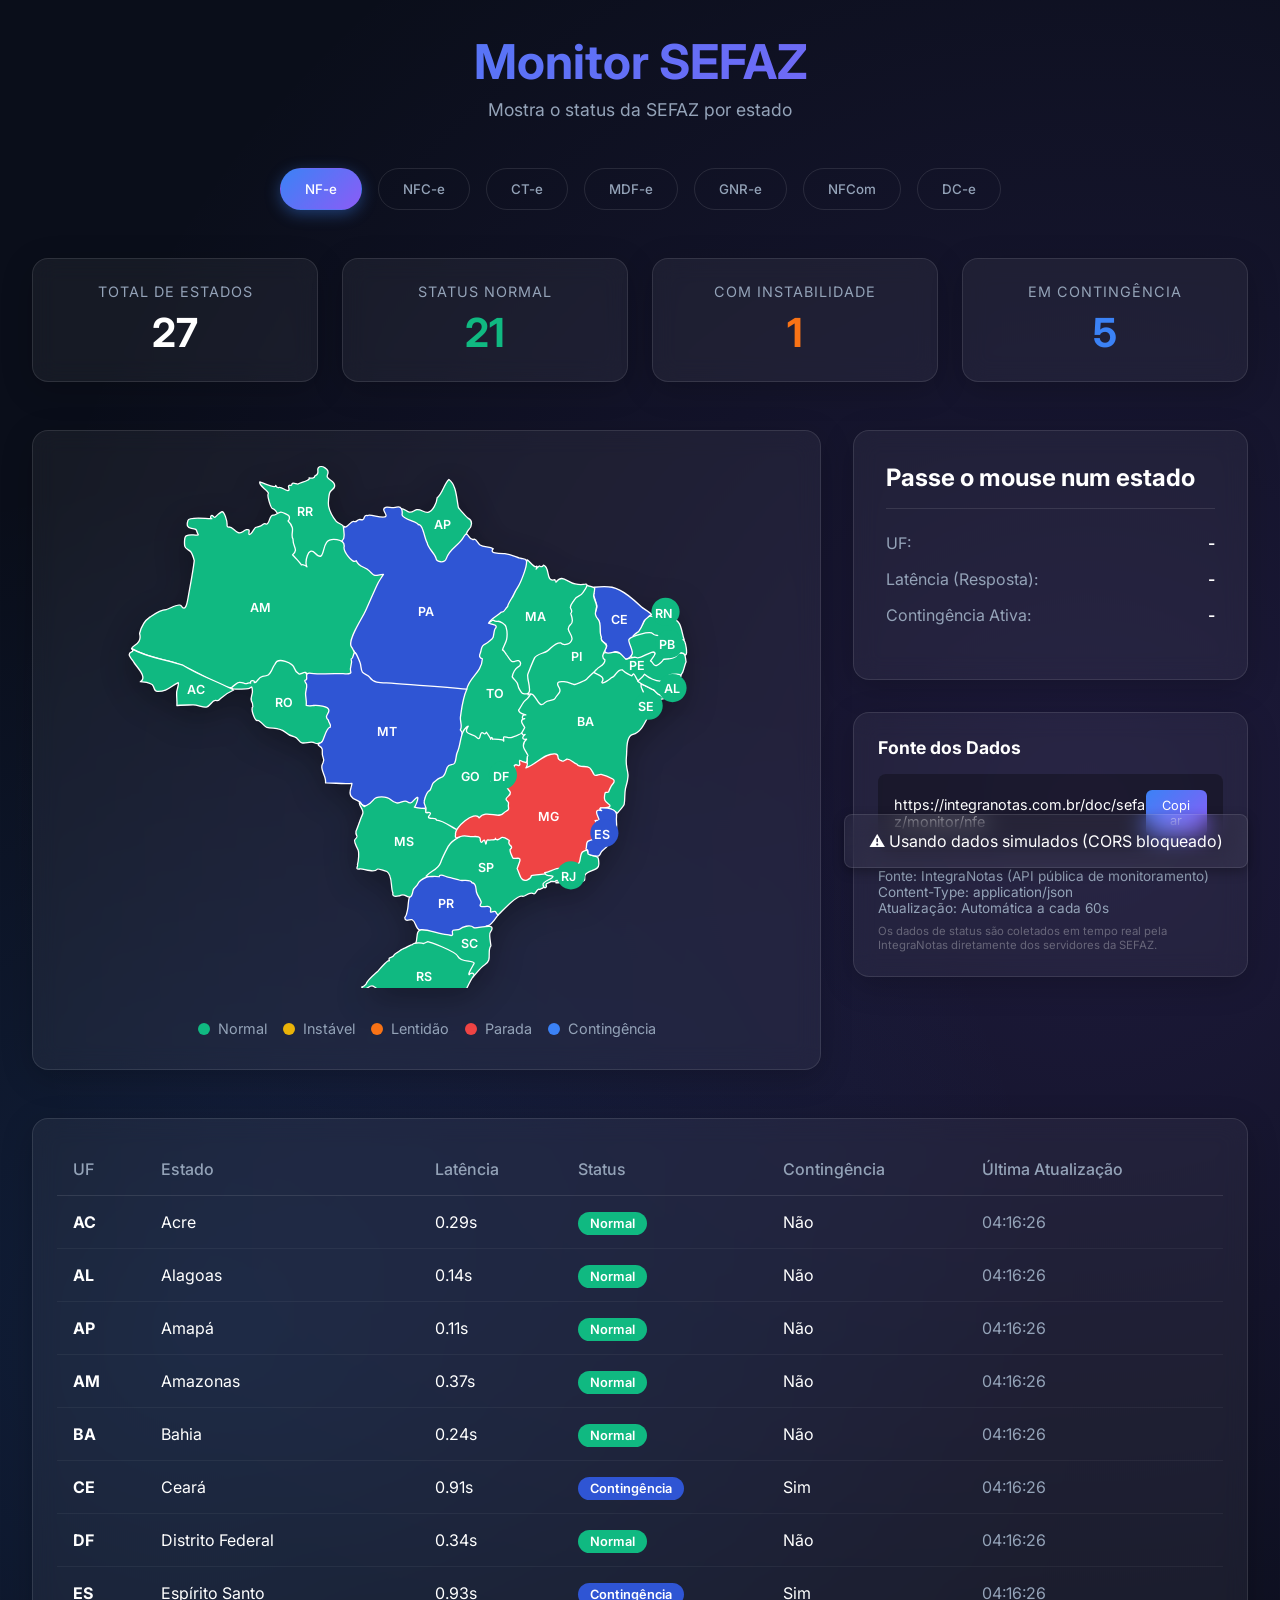
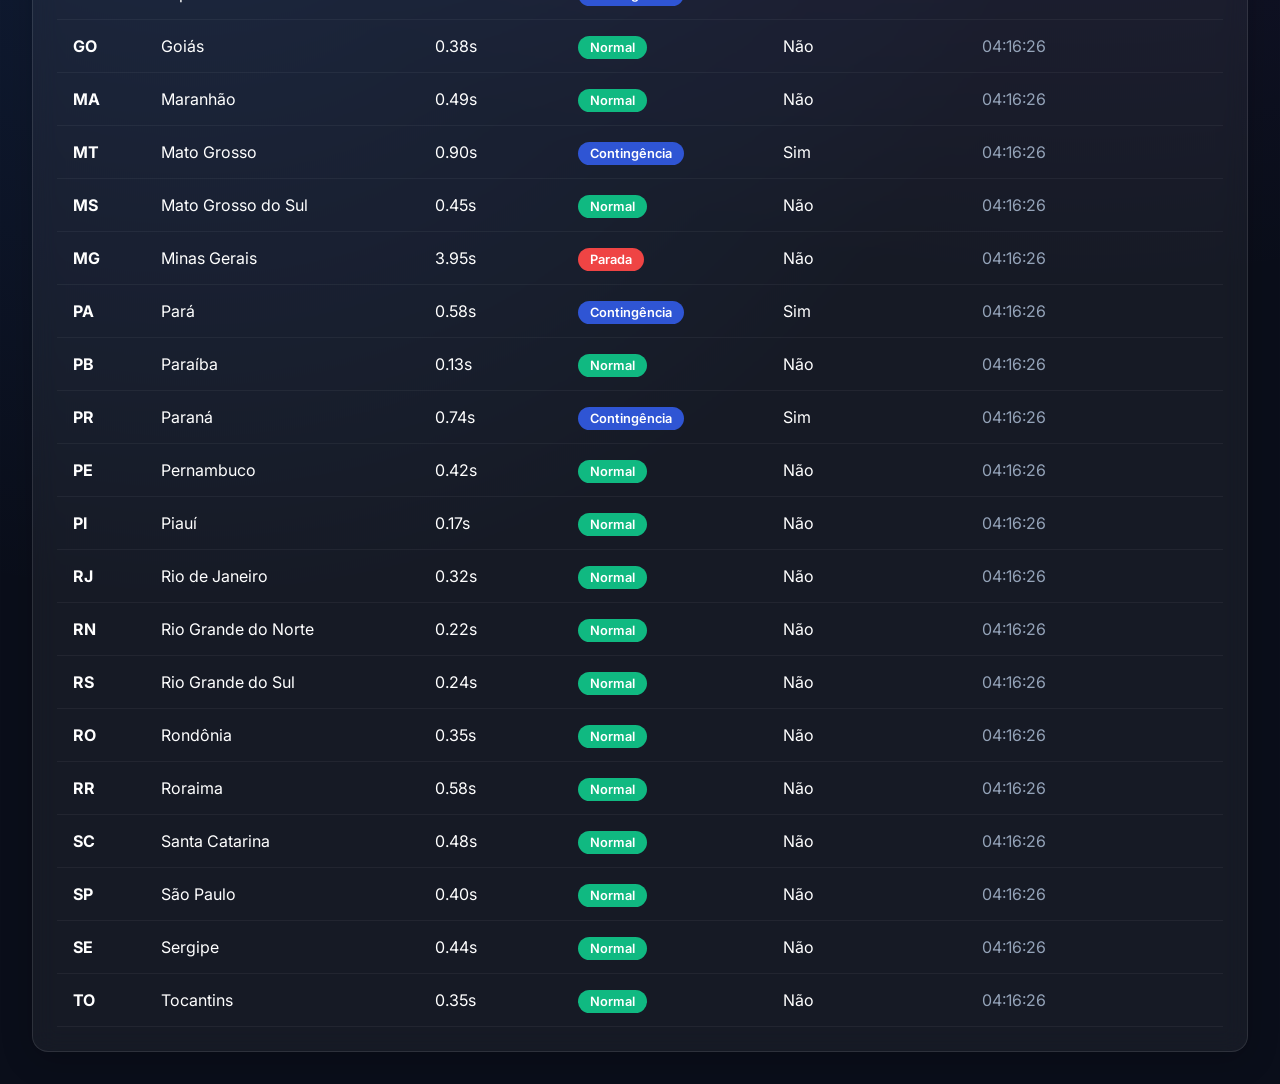
==== index2.html @ e02fa0af "deploy: Monitor SEFAZ para GitHub Pages" ====
<!DOCTYPE html>
<html lang="pt-BR">
<head>
    <meta charset="UTF-8">
    <meta name="viewport" content="width=device-width, initial-scale=1.0">
    <title>Monitor SEFAZ</title>
    <link rel="stylesheet" href="sefaz.css">
</head>
<body>
    <div class="container">
        <header>
            <h1>Monitor SEFAZ</h1>
            <p class="subtitle">Mostra o status da SEFAZ por estado</p>
        </header>

        <div class="tabs">
            <button class="tab active" data-model="nfe">NF-e</button>
            <button class="tab" data-model="nfce">NFC-e</button>
            <button class="tab" data-model="cte">CT-e</button>
            <button class="tab" data-model="mdfe">MDF-e</button>
            <button class="tab" data-model="gnre">GNR-e</button>
            <button class="tab" data-model="nfcom">NFCom</button>
            <button class="tab" data-model="dce">DC-e</button>
        </div>

        <div class="stats-grid">
            <div class="stat-card glass">
                <div class="stat-title">Total de Estados</div>
                <div class="stat-value" id="stat-total">27</div>
            </div>
            <div class="stat-card glass">
                <div class="stat-title">Status Normal</div>
                <div class="stat-value" id="stat-normal" style="color: var(--color-normal)">0</div>
            </div>
            <div class="stat-card glass">
                <div class="stat-title">Com Instabilidade</div>
                <div class="stat-value" id="stat-issues" style="color: var(--color-lentidao)">0</div>
            </div>
            <div class="stat-card glass">
                <div class="stat-title">Em Contingência</div>
                <div class="stat-value" id="stat-contingencia" style="color: var(--color-contingencia)">0</div>
            </div>
        </div>

        <div class="main-grid">
            <div class="map-container glass">
                <div class="loading-overlay" id="loading">
                    <div class="spinner"></div>
                </div>
                
                <svg version="1.1" id="svg-map" xmlns="http://www.w3.org/2000/svg" xmlns:xlink="http://www.w3.org/1999/xlink" x="0px" y="0px" width="100%" height="100%" viewBox="0 0 480 420" enable-background="new 0 0 480 420" xml:space="preserve">
<g>
    <a xlink:href="#tocantins" class="estado" name="Tocantins" code="17" uf="TO">
        <path stroke="#FFFFFF" stroke-width="1.0404" stroke-linecap="round" stroke-linejoin="round" d="M289.558,235.641
    c16.104,0.575,44.973-31.647,44.835-45.259c-0.136-13.612-17.227-58.446-22.349-66.088c-5.122-7.628-37.905,2.506-37.905,2.506
    S234.852,233.695,289.558,235.641z"></path>
        <text transform="matrix(1 0 0 1 287.0137 188.3208)" fill="#FFFFFF">TO</text>
    </a>
    <a xlink:href="#bahia" class="estado" name="Bahia" code="29" uf="BA">
        <path stroke="#FFFFFF" stroke-width="1.0404" stroke-linecap="round" stroke-linejoin="round" d="M313.276,197.775
    c2.084-2.739,3.506-7.012,6.464-8.764c1.641-0.973,3.232-4.684,4.271-5.163c2.304-1.014,12.161-25.143,20.706-22.513
    c1.095,0.342,29.881,3.478,32.153,7.532c2.246-0.506,17.582-8.804,25.829-4.999c9.172,4.246,11.225,20.679,11.2,20.843
    c0.107,0.328-0.823,5.765-0.985,5.929c-1.15,1-5.258-0.807-4.22,2.138c1.317,3.751,5.094,10.583,9.97,6.613
    c-3.669,6.574-6.846,16.022-13.966,17.747c-5.808,1.411-4.605,13.421-5.178,18.037c-0.465,3.75,0.192,8.448,1.014,12.117
    c1.148,4.959-0.821,8.6-1.808,13.42c-0.822,4.162-0.219,8.299-0.987,12.297c-0.271,1.286-4.407,5.723-5.559,7.148
    c-1.616-1.426-63.952-37.248-73.1-36.265c1.149-3.738,2.438-9.559-0.741-12.723c-8.625-8.572-0.135-19.335-0.162-19.432
    c-0.546-1.725-5.396-6.079-0.026-7.175c-3.175,0.959-1.944-4.027,0.875-3.012C316.726,200.733,314.044,200.527,313.276,197.775z"></path>
        <text transform="matrix(1 0 0 1 359.7324 210.1221)" fill="#FFFFFF">BA</text>
    </a>
    <a xlink:href="#sergipe" class="estado" name="Sergipe" code="28" uf="SE">
        <path stroke="#FFFFFF" stroke-width="1.0404" stroke-linecap="round" stroke-linejoin="round" d="M408.561,191.735
    c0.521-1.505,2.465-0.725,3.533-0.794c2.273-0.164,0.494-2.738,1.095-3.778c2.026-3.793-2.738-5.999-1.998-10.408
    c4.024,1.931,9.448,3.397,12.408,6.89c1.343,1.533,5.504,2.656,5.832,4.847c-6.822,0.384-6.901,8.819-11.942,11.572
    C413.545,202.212,407.055,193.721,408.561,191.735z"></path>
        <path class="circle" d="M417.324,182.854c6.214,0,11.266,5.035,11.266,11.262c0,6.208-5.052,11.261-11.266,11.261
    c-6.238,0-11.258-5.053-11.258-11.261C406.063,187.89,411.084,182.854,417.324,182.854z"></path>
        <text transform="matrix(1 0 0 1 408.9121 198.6689)" fill="#FFFFFF">SE</text>
    </a>
    <a xlink:href="#pernambuco" class="estado" name="Pernambuco" code="26" uf="PE">
        <path stroke="#FFFFFF" stroke-width="1.0404" stroke-linecap="round" stroke-linejoin="round" d="M373.011,167.238
    c2.709-0.795,6.218-14.106,8.325-15.106c4.136-1.986,17.255-1.437,17.8,4.903c-0.437-0.068,8.189-2.273,7.479-1.466
    c1.7-0.711,10.518-4.723,12.599-4.82c0.274-0.013,4.603,0.905,3.068,2.315c-0.464,0.439,4.219,3.698,10.789,3.45
    c4.66-0.176,5.179-3.436,8.627-4.409c5.89-1.67,4.737,3.698,5.589,6.943c-1.182,2.684-1.646,5.586-2.74,8.285
    c-1.533,3.792-9.804,9.791-13.39,12.119c-7.287,4.778-21.802-4.067-22.762-5.67c-0.602-0.985-2.55-5.121-3.178-5.107
    c-0.629,0.356-1.04,0.861-1.287,1.519c-0.904-0.013-7.256-3.533-7.502-4.655c-4.769-1.151-5.425,6.108-8.957,6.19
    c0.219,0.108-8.244,6.681-7.506,3.314C383.556,170.4,374.241,168.566,373.011,167.238z"></path>
        <text transform="matrix(1 0 0 1 401.3984 165.8003)" fill="#FFFFFF">PE</text>
    </a>
    <a xlink:href="#alagoas" class="estado" name="Alagoas" code="27" uf="AL">
        <path stroke="#FFFFFF" stroke-width="1.0404" stroke-linecap="round" stroke-linejoin="round" d="M413.953,169.018
    c3.78,3.313,9.424,5.505,12.547,5.491c3.229-0.013,5.009-3.328,7.421-4.794c1.177-0.712,10.297-1.93,9.174,1.042
    c-1.807,4.848-7.122,8.585-10.024,12.789c-2.792,2-3.423,7.093-6.354,1.864c-3.259,0.424-3.722-4.424-6.957-4.477
    c-3.668-2.261-7.998-3.769-11.201-6.342C410.615,172.646,412.751,171.359,413.953,169.018z"></path>
        <path class="circle" d="M436.423,168.763c6.236,0,11.258,5.054,11.258,11.278c0,6.207-5.02,11.259-11.258,11.259
    c-6.241,0-11.263-5.052-11.263-11.259C425.16,173.816,430.182,168.763,436.423,168.763z"></path>
        <text transform="matrix(1 0 0 1 429.7891 183.895)" fill="#FFFFFF">AL</text>
    </a>
    <a xlink:href="#riograndedonorte" class="estado" name="Rio Grande do Norte" code="24" uf="RN">
        <path stroke="#FFFFFF" stroke-width="1.0404" stroke-linecap="round" stroke-linejoin="round" d="M404.698,138.795
    c2.383-4.027,6.574-6.123,8.49-11.149c1.973-5.107,3.834-5.818,8.764-4.642c5.041,1.207,9.339,0.837,14.57,1.671
    c7.534,1.193,6.848,10.968,9.206,16.516c-1.919,1.096-13.972,0.521-15.064-1.657c-1.041-2.067-2.904,7.107-5.094,7.3
    c1.532-5.847-12.654,1.78-5.424-8.683c2.545-3.67-6.302-0.808-6.711,0.725C410.121,144.013,407.217,139.151,404.698,138.795z"></path>
        <path class="circle" d="M430.827,107.798c6.241,0,11.261,5.039,11.261,11.261c0,6.224-5.02,11.261-11.261,11.261
    c-6.209,0-11.26-5.037-11.26-11.261C419.567,112.837,424.618,107.798,430.827,107.798z"></path>
        <text transform="matrix(1 0 0 1 422.541 123.9009)" fill="#FFFFFF">RN</text>
    </a>
    <a xlink:href="#ceara" class="estado" name="Ceará" code="23" uf="CE">
        <path stroke="#FFFFFF" stroke-width="1.0404" stroke-linecap="round" stroke-linejoin="round" d="M372.379,104.409
    c0.437-1.368,2.961-3.627,1.043-5.025c12.106-1.328,17.581-0.849,27.66,6.723c4.026,3.054,6.822,5.574,10.571,9.147
    c1.317,1.273,7.614,4.313,7.914,6.164c-0.054-0.316-5.396,3.696-5.997,5.217c-1.066,2.684-2.659,6.093-4.3,8.298
    c0.025-0.055-6.903,3.957-3.532,4.217c-4.41,3.821-1.015,8.135-0.797,11.517c0.196,2.767-4.38,7.587-6.765,5.422
    c-2.244-1.999-3.998-5.711-7.779-5.094c-1.998,0.329-5.476,2.189-7.612,0.479c-2.52-2.054,3.669-5.162-0.545-7.354
    c-6.987-3.615-1.264-15.393-6.684-20.239c-3.504-3.136,1.753-7.313,0.109-10.749C374.952,111.68,373.694,105.244,372.379,104.409
    C373.035,102.314,374.815,105.971,372.379,104.409z"></path>
        <text transform="matrix(1 0 0 1 386.8379 129.0347)" fill="#FFFFFF">CE</text>
    </a>
    <a xlink:href="#piaui" class="estado" name="Piauí" code="22" uf="PI">
        <path stroke="#FFFFFF" stroke-width="1.0404" stroke-linecap="round" stroke-linejoin="round" d="M320.781,185.478
    c2.465-5.149-7.505-20.801-7.505-20.801s47.354-65.868,54.285-66.841c0.299-0.042,6.243,1.768,6.463,2.219
    c0.438,0.863-0.821,5.244-0.685,6.587c0.275,2.629,2.879,6.587,2.328,8.684c-1.15,4.736-1.863,6.134,1.369,9.901
    c2.794,3.245,0.325,10.16,2.544,14.269c-1.778,4.23,4.768,3.656,3.943,7.613c-0.655,3.163-5.424,7.655-1.176,10.312
    c0.274,4.642-4.685,4.983-6.79,7.818c-2.631,2.835-5.535,5.013-7.999,7.888c-0.55,0.671-8.821,4.096-9.998,4.082
    c0.302-0.301-17.665-6.449-11.967,2.354c2.463,3.808-1.505,5.56-3.177,8.778c-0.633,2.164-5.836,0.958-7.836,3.205
    C328.176,198.748,327.409,180.727,320.781,185.478z"></path>
        <text transform="matrix(1 0 0 1 355.127 158.1045)" fill="#FFFFFF">PI</text>
    </a>
    <a xlink:href="#maranhao" class="estado" name="Maranhão" code="21" uf="MA">
        <path stroke="#FFFFFF" stroke-width="1.0404" stroke-linecap="round" stroke-linejoin="round" d="M288.845,127.827
    c4.108-2.726,31.195-48.985,31.386-50.395c1.235,0.397,6.084,7.435,7.562,5.025c0.493,0.013-0.328,2.15-0.547,2.396
    c-0.054-0.135,2.189-2.286,2.52-2.436c0.521-0.233,1.948,1.903,3.451-0.726c5.642,1.575,1.314,14.31,9.121,11.694
    c-1.147,0.384,1.452,0.74,0.848,1.905c5.095-6.587,8.488-0.027,15.337,1.491c2.025,0.466,6.243,0.575,8.162,0.207
    c3.808-0.823-2.082,6.847-2.082,6.887c-1.369,2.986-5.041,1.713-6.818,5.683c-0.684,1.549-3.506,4.327-3.042,6.148
    c0.494,1.781,2.081,2.863,0.274,4.629c0.603,2.793,3.066,7.109-0.385,9.12c-4.601,4.383,2.304,7.52,1.316,11.598
    c-0.9,3.726-6.244,5.725-9.147,2.78c-4.847-0.11-6.872,3.821-10.406,6.45c-2.74,2.041-8.793,2.493-10.327,5.642
    c-1.918,3.929-3.699,8.763-5.341,12.79c-1.699,4.204,6.383,18.762-4.328,15.611c-0.932-0.273-3.396-4.725-3.396-5.738
    c-0.081-3.739-2.738-4.176-4.821-7.477c0.356-3.025,2.466-6.929,4.766-8.052c3.342-1.63,1.919-6.629-2.466-4.465
    c-3.505,1.726-4.709-2.794-6.958-5.287c0.548,0.59-3.064-4.696-3.146-3.697c0.19-1.89,2.876-5.833,3.341-8.448
    c0.575-3.259,0.52-6.764-0.521-10.105c-0.63-2.068-4.656-4.521-6.518-4.437c-1.289,0.287-2.443,0-3.427-0.878
    C290.983,125.675,290.983,128.044,288.845,127.827z"></path>
        <text transform="matrix(1 0 0 1 318.2754 126.7036)" fill="#FFFFFF">MA</text>
    </a>
    <a xlink:href="#amapa" class="estado" name="Amapá" code="16" uf="AP">
        <path stroke="#FFFFFF" stroke-width="1.0404" stroke-linecap="round" stroke-linejoin="round" d="M225.198,39.089
    c3.274,1.165,3.985-1.315,6.572-1.74c3.616-0.603,5.683,2.725,9.037,2.067c4.055-0.78,7.093-8.025,7.314-11.598
    c4.492-3.534,5.503-11.258,9.42-14.68c6.055,4.258,6.11,15.788,7.589,22.485c-0.164,0.083,6.57,7.998,7.944,8.682
    c3.396,1.657,3.366,6.203,0.078,9.34c-3.777,3.587-7.449,34.275-7.449,34.275h-46.489c0,0,0.932-50.366,0-51.449
    C221.814,36.458,223.334,38.417,225.198,39.089z"></path>
        <text transform="matrix(1 0 0 1 245.9023 52.6099)" fill="#FFFFFF">AP</text>
    </a>
    <a xlink:href="#para" class="estado" name="Pará" code="15" uf="PA">
        <path stroke="#FFFFFF" stroke-width="1.0404" stroke-linecap="round" stroke-linejoin="round" d="M173.378,50.619
    c2.259,2.63,5.629-4.478,7.901-3.82c3.19,0.918,1.478-1.108,5.026-1.752c1.931,0.806,3.096,0.273,3.519-1.631
    c0.535-1.26,1.453-1.726,2.725-1.384c1.768-1.684,13.558,3.603,14.68,0.384c0.629-1.821-4.287-5.709-0.302-6.997
    c1.643-0.533,6.012,0.808,8.75-0.068c3.986-1.288,4.876,2.684,4.382,6.066c0.631,3.587,13.145,5.766,12.982,7.97
    c3.589-1.518,5.354,12.763,7.105,14.447c0.357,4.26,6.304,8.585,7.07,12.544c0.628,3.396,7.065,3.616,8.213,0.095
    c2.578-8.133,9.696-10.022,13.475-16.651c4.603-8.038,3.725,3.752,8.955,1.067c2.11,0.411,2.876,3.629,4.574,4.724
    c3.18,2.027,7.779,0.974,10.572,3.013c-4.192,4.382,8.188,3.752,9.231,3.875c4.682,0.575,8.104,2.383,11.855,3.629
    c-0.164-0.069,4.792,0.52,5.178,1.245c2.026,3.767-4.904,19.214-6.382,21.486c-1.121,1.713-2.932,4.985-3.727,6.834
    c-0.902,2.026-4.764,7.313-4.655,9.229c-1.888,0.972-2.248,4.835-5.012,4.328c-3.096,3.026-8.187,4.999-10.27,8.956
    c2.057,0.781,8.325,1.041,5.311,4.272c-0.821,0.877-1.094,5.533-1.615,6.833c-0.575,1.384-4.464,4.779-6.108,5.34
    c-4.107,1.426-2.736,4.135-4.271,7.655c-0.933,2.054-0.546,3.491,1.756,4.339c-0.083,2.835-0.988,5.575-2.385,7.998
    c-3.041,5.245-9.009,9.818-10.079,16.27c-3.261,3.408-87.066-1.22-87.464-2.644c-1.423-5.012,1.508-24.006-2.808-27.88
    c-0.19-2.082-29.893-6.299-30.714-8.081C150.016,140.479,173.173,58.561,173.378,50.619z M319.139,77.664
    C319.302,76.912,319.74,78.76,319.139,77.664z"></path>
        <text transform="matrix(1 0 0 1 232.7725 122.5137)" fill="#FFFFFF">PA</text>
    </a>
    <a xlink:href="#roraima" class="estado" name="Roraima" code="14" uf="RR">
        <path stroke="#FFFFFF" stroke-width="1.0404" stroke-linecap="round" stroke-linejoin="round" d="M113.18,24.107
    c-0.972-2.753-7.861-5.889-6.999-8.984c0.068-0.232,13.229,6.053,12.79,2.808c0.398,1.329,1.219,1.889,2.439,1.685
    c1.889-1.301,7.148,4.204,8.216,1.889c0.438-0.959-1.657-3.753,0.74-3.848c1.026,0.438,1.534,0.164,1.52-0.822
    c0.835-1.752,3.575,0.219,4.793,0.083c0.767-1.056,10.625-3.026,9.037-5.094c1.37,0.438,4.574,0.808,4.63-1.547
    c4.546-2.054,1.15-4.409,2.644-6.354c2.177-2.82,9.791,0.809,7.327,5.738c-1.972,3.93,7.121,4.027,5.724,9.366
    c-0.452,1.686-2.479,2.724-3.423,3.971c-1.179,1.546-1.836,9.243-1.356,11.53c1.041,4.889,3.231,8.695,6.134,12.16
    c1.712,2.027,5.614,2.261,5.724,4.369c0.164,2.945,1.165,6.177,0.329,9.092c-1.547,5.424-36.618,30.471-36.618,30.471
    s-12.517-52.736-20.335-54.063C115.261,36.417,111.523,25.682,113.18,24.107z"></path>
        <text transform="matrix(1 0 0 1 136.2939 42.3862)" fill="#FFFFFF">RR</text>
    </a>
    <a xlink:href="#amazonas" class="estado" name="Amazonas" code="13" uf="AM">
        <path stroke="#FFFFFF" stroke-width="1.0404" stroke-linecap="round" stroke-linejoin="round" d="M10.078,136.412
    c1.15-4.972,4.258-10.394,8.215-13.105c4.41-3.027,7.656-5.71,13.105-6.082c2.165-0.149,10.216-5.75,11.983-2.984
    c3.711,5.765,4.998-3.739,5.574-7.025c1.726-9.667,3.697-19.322,4.86-29.086c-0.342-1.356-2.013-6.231-2.833-7.163
    c-1.453-1.616-4.287-2.122-4.768-4.544c-0.272-1.452-0.574-7.258,1.109-8.121c3.494-1.768,6.547-0.042,9.737-0.89
    c-2.561-4.053,0.302-4.327-5.532-5.135c-3.438-0.466-3.971-2.466-2.738-6.368c1.053-3.3,15.898-1,19.088-1.396
    c-1.534,0.178-1.11-2.479-0.042-2.616c1.274-0.165,1.576,2.684,3.165,0.998c1.286-1.395,3.189-2.915,4.6-3.751
    c2.438-1.45,4.533,8.217,4.465,9.833c-0.041,0.78-0.137,2.438,1.177,2.246c3.012-0.466,4.219,2.849,7.273,4.231
    c3.778,1.713,3.929-1.355,7.023-2.068c4.301-0.985,0.711,3.396,2.383,3.793c1.589,0.385,3.806-4.969,4.821-5.572
    c0.93-0.533,3.725-0.753,4.846-1.602c3.013-2.245,1.933-1.686,3.492-1.206c3.478,1.041,2.233-8.367,6.491-7.066
    c1.822-0.466,3.643-2.34,5.533-2.423c1.041-0.043,6.066,2.287,6.544,3.147c0.589,1.465,0.316,2.795-0.793,3.986
    c1.575,1.425,2.698,3.149,3.355,5.162c0.904,2.862-1.286,6.807,0.588,9.299c-0.22,6.655,4.808,7.887-0.396,12.597
    c0.192-0.178,6.711,7.067,7.121,8.039c0.971-0.711,4.066,0.849,4.381,1.535c-1.658-3.629,0.547-17.09,6.628-10.915
    c7.203,7.327,5.491-3.615,9.148-8.627c2.834-3.875,14.597-3.136,14.077,3.246c-1.082,3.273,6.271,14.256,9.667,11.436
    c2.26,5.737,6.889,4.285,10.407,8.051c5.094,5.464,4.37,3.396,11.313,2.848c-2.259,3.602-3.425,4.808-5.272,8.86
    c-3.149,6.862-6.15,13.776-9.204,20.678c-2.437,5.505-14.843,23.471-11.105,28.442c4.806,6.395,9.339,30.183,11.324,29.934
    c-6.162-0.26-48.079-10.625-51.652-8.105c-1.453,1.013-53.626,10.503-55.9,10.819c-6.369,0.875-18.09-7.272-23.719-10.136
    c-8.601-4.381-16.61-8.981-26.088-11.05c-10.282-2.259-20.635-4.793-29.878-10.011C4.121,145.766,12.433,144.779,10.078,136.412z"></path>
        <text transform="matrix(1 0 0 1 98.1406 119.0591)" fill="#FFFFFF">AM</text>
    </a>
    <a xlink:href="#acre" class="estado" name="Acre" code="12" uf="AC">
        <path stroke="#FFFFFF" stroke-width="1.0404" stroke-linecap="round" stroke-linejoin="round" d="M3.656,148.545
    c12.557,7.544,27.524,8.367,41.082,13.2c12.802,8.065,27.278,12.845,40.616,19.872c-2.834,1.205-7.587,4.382-9.983,6.395
    c-2.93,2.45-1.3,2.04-4.628,1.957c-2.93-0.069-3.957,4.615-7.203,5.259c-2.999,0.603-7.161-1.958-10.995-1.697
    c-1.905,0.136-11.969-0.056-12.64,0.603c0.313-3.642-0.385-7.299-0.165-10.941c0.096-1.439,1.998-6.533,1.245-7.451
    c-6.82,3.149-8.339,7.19-16.733,7.013c-2.136-0.042-2.562-2.492-3.081-4.001c-1.247-3.572-7.218-3.422-10.559-3.778
    c6.299-3.41-3.107-11.9-5.216-15.679c-0.52-0.918-3.588-4.655-3.629-5.957C1.642,150.174,6.612,151.968,3.656,148.545z"></path>
        <text transform="matrix(1 0 0 1 47.7017 184.9355)" fill="#FFFFFF">AC</text>
    </a>
    <a xlink:href="#rondonia" class="estado" name="Rondônia" code="11" uf="RO">
        <path stroke="#FFFFFF" stroke-width="1.0404" stroke-linecap="round" stroke-linejoin="round" d="M83.34,180.232
    c0.931-1.574,5.341-4.668,6.312-4.656c1.355-0.067,2.671,0.138,3.958,0.603c3.012,1.44,2.039-1.135,5.341-0.123
    c-1.274-2.287,3.793-2.943,2.86-0.315c3.068,0.247,2.725-4.683,6.668-5.12c4.438-0.508,5.054-0.646,7.122-4.534
    c0.135-0.246,2.628-5.519,2.752-5.025c2.191-6.491,14.585-0.878,15.638,3.355c0.397,1.615,1.834,3.137,3.642,4.369
    c1.246,0.862,6.327-3.999,6.134,1.314c-0.78,1.274,26.663,7.656,30.005,19.282c3.82,13.338-16.421,32.167-18.173,34.043
    c-4.464,1.191-2.039,1.726-6.6,0.15c-2.574-0.875-6.422,0.986-9.08,0.289c-2.409-0.645-3.041-3.957-5.86-4.683
    c-3.055-0.78-5.423-1.795-7.654-3.93c-4.041-3.876-8.983-2.645-14.475-3.808c-1.835-0.083-6.053-6.779-7.874-5.327
    c-1.821-0.438-5.381-9.094-3.397-11.204c0.124-1.67-0.26-3.204-1.163-4.627c-0.986-2.644,1.041-5.026,0.863-7.806
    c-0.384-6.081-1.028-1.986-3.382-1.903C94.336,180.686,85.957,181.671,83.34,180.232z"></path>
        <text transform="matrix(1 0 0 1 118.1299 195.3193)" fill="#FFFFFF">RO</text>
    </a>
    <a xlink:href="#matogrosso" class="estado" name="Mato Grosso" code="51" uf="MT">
        <path stroke="#FFFFFF" stroke-width="1.0404" stroke-linecap="round" stroke-linejoin="round" d="M142.237,173.962
    c4-0.316-1.888-6.452,5-5.738c7.914,0.808,16.295,0.328,24.279,0.218c1.629-0.013,8.902,1.288,7.395-1.833
    c-1.192-2.453,1.821-6.425,0.425-9.725c2.027-0.864,1.289-3.807,2.629-5.107c1.151-1.123,4.176,7.244,4.436,7.819
    c1.097,2.451,0.398,5.478,1.932,7.654c1.41,1.987,4.574,2.136,5.889,4.259c3.136,5.136,10.845,4.137,17.13,4.657
    c20.159,1.656,40.356,2.669,60.486,4.752c-3.48,7.763-3.999,14.912-5.122,22.552c-0.437,2.972,1.863,7.163-0.056,10.065
    c1.945,1.287,1.346,2.753,1.424,4.409c1.151,25.129-20.429,60.186-33.548,58.569c-10.914-1.369-45.3,0.058-46.928-3.396
    c-1.165-3.944-6.136-2.658-8.395-6.603c-2.301-4.051,0.684-6.299,0.737-10.242c-6.997,0.603-14.09-0.384-21.102-0.324
    c0.793-5.016-3.725-9.288-2.929-13.809c0.519-3.025,2.726-2.916,0.932-6.79c-1.206-2.589-0.261-4.247-0.699-6.382
    c-0.289-1.385-1.042-1.876-2.124-2.424c-2.931-1.493,1.246-2.48,2.056-3.644c1.726-2.465,3.299-11.394,6.545-11.612
    c1.219-1.999-1.781-3.643-1.465-5.56c-3.902-3.588,0.506-4.643,0.369-7.984c-0.151-3.627-9.654-3.944-12.256-3.751
    c-1.821,0.137-4.109,0.562-5.888-0.094c0.493-3.521-0.521-6.054-0.535-9.217c-0.014-2.286,1.288-5.177,0.835-7.45
    C143.581,176.618,141.937,174.714,142.237,173.962z"></path>
        <text transform="matrix(1 0 0 1 200.0244 218.4175)" fill="#FFFFFF">MT</text>
    </a>
    <a xlink:href="#mattogrossodosul" class="estado" name="Mato Grosso do Sul" code="50" uf="MS">
        <path stroke="#FFFFFF" stroke-width="1.0404" stroke-linecap="round" stroke-linejoin="round" d="M183.198,294.536
    c2.136-4.464,3.177-9.394,5.312-13.61c1.712-3.344-4.067-7.587-2.423-9.807c0.027-0.026,2.738,3.641,3.917,3.725
    c3.204-1.534,4.807-2.272,6.984-5.228c2.615-3.59,10.832-3.014,14.051-0.305c1.259,1.041,3.068,2.107,4.668,2.574
    c3.163,0.934,5.889-3.013,8.559-0.873c3.724,2.982,4.626-1.862,7.86-3.509c1.945-1.012-1.768,8.465-2.244,7.781
    c2.463,0.959,4.285,0.901,6.82,0.959c3.504,0.081,1.805,1.205,2.436,3.339c0.466,1.564,28.948-5.997,29.416,0.578
    c0.302,3.837-0.987,61.813-0.987,61.813s-39.532,5.533-41.602,5.286c-3.889-0.492-3.587-3.231-8.063-0.933
    c-2.028,0.329-6.012,1.205-5.177-2.409c-2.013-4.354-0.111-14.625-4.849-17.088c-1.206-0.659-7.092-2.36-7.504-1.945
    c-1.699,1.777-3.739,1.562-6.121,1.121c-2.904,0.027-5.629-1.614-8.243-1.203c-4.178,0.656-0.603-2.986-1.645-3.535
    c0.932-2.847,1.411-9.912,0.453-11.856c-0.165-0.331-3.52-7.232-2.547-8.108C186.306,297.688,182.334,299.415,183.198,294.536z"></path>
        <text transform="matrix(1 0 0 1 213.2939 306.7236)" fill="#FFFFFF">MS</text>
    </a>
    <a xlink:href="#goias" class="estado" name="Goiás" code="52" uf="GO">
        <path stroke="#FFFFFF" stroke-width="1.0404" stroke-linecap="round" stroke-linejoin="round" d="M237.768,270.519
    c0.628-2.904,1.835-7.396,4.709-8.766c1.015-1.644,1.754-5.147,2.275-5.586c2.408-2.247,3.889-3.783,6.63-4.656
    c3.723-1.205,3.338-5.342,4.846-8.165c1.504-2.845,4.736-1.15,5.942-3.382c1.479-2.834,0.741-6.161,2.189-8.874
    c2.902-5.531,1.862-17.363,8.656-20.567c-4.878,7.641,3.698,4.971,7.201,9.449c2.273,1.738,2.164-1.822,2.71-3.055
    c1.618-3.533,2.878,2.247,4.52-1.533c0.413,0.37,4.136,5.765,3.427,5.601c-0.029-0.931,0.326-1.408,1.037-1.438
    c0.108,0.534,0.274,1.013,0.602,1.452c-0.602-0.261,9.697-0.095,8.82,1.534c0.36-0.657-0.602-3.11,0.221-3.438
    c1.039-0.411,3.971,1.368,6.351,0.438c1.045-0.397,7.889-2.807,7.671-3.683c0.767,0.905,1.262,2.67,2.85,1.286
    c-2.632,2.274-2.576,4.466,1.258,3.821c-1.861,1.438-2.846,4.341-2.382,6.547c0.357,1.643,3.752,5.973,3.478,6.751
    c-1.78,0.315,0.602,5.438-2.325,6.078c-3.181,0.701-3.973-5.53-4.3,0.688c-0.164,1.48-1.097,1.67-2.768,0.576
    c-3.288,0.327-0.549,2.19-1.121,3.888c-0.988,2.902,2.792,6.437-2.411,6.764c-3.586,0.219-2.682,1.341-2.682-2.739
    c-0.028-4.573-12.054-3.643-10.218,0.521c-4.901,6.355,12.05-0.326,9.668,6.355c-1.313,3.752,15.83,28.211,10.406,25.416
    c-1.944-0.986-50.804,10.271-49.982,12.105c-5.012-2.136-11.804-7.941-17.391-8.162c-0.438-2.189-3.618-1.284-5.095-1.533
    c-3.724-0.604,1.04-3.231,0.22-4.109c-1.89-1.916-4.382,1.756-3.588-3.012C239.602,274.627,237.055,273.038,237.768,270.519z"></path>
        <text transform="matrix(1 0 0 1 266.9111 254.2139)" fill="#FFFFFF">GO</text>
    </a>
    <a xlink:href="#parana" class="estado" name="Paraná" code="41" uf="PR">
        <path stroke="#FFFFFF" stroke-width="1.0404" stroke-linecap="round" stroke-linejoin="round" d="M222.225,363.694
    c1.807-2.138,1.889-4.881,2.424-7.479c0.301-1.453,0.465-7.86,1.369-8.736c2.3-0.684,2.3-3.315,2.726-5.204
    c0.616-2.738,2.821-2.958,3.984-5.616c4.369-9.91,38.947-9.529,46.476-9.227c4.658,0.193,15.775,34.563,17.916,33.794
    c-1.728,2.19-5.754,8.929-8.41,8.984c-4.054,0.057-14.215,14.68-14.215,14.68s-37.329-12.05-40.287-11.285
    c-3.875-1.449-2.698-6.491-6.054-8.216C226.663,364.623,222.498,367.8,222.225,363.694z"></path>
        <text transform="matrix(1 0 0 1 248.4453 356.1045)" fill="#FFFFFF">PR</text>
    </a>
    <a xlink:href="#santacatarina" class="estado" name="Santa Catarina" code="42" uf="SC">
        <path stroke="#FFFFFF" stroke-width="1.0404" stroke-linecap="round" stroke-linejoin="round" d="M231.029,383.959
    c1.669-3.338-0.284-10.516,4.573-10.569c6.631-0.109,13.639,3.559,20.402,3.888c1.317,0.055,5.231,2.163,4.357-1.15
    c-1.095-4.164,3.945-1.863,5.67-3.179c2.274-1.724,8.187-4.106,11.311-1.367c1.423,1.809,20.05-5.395,13.284,3.946
    c-1.368,1.395,0.713,10.789,0.466,10.734c-3.449,4.438,1.726,11.666-5.096,15.334c-2.901,1.536-7.284,7.779-9.64,9.995
    C276.085,411.866,233.534,382.918,231.029,383.959z"></path>
        <text transform="matrix(1 0 0 1 266.9111 387.7646)" fill="#FFFFFF">SC</text>
    </a>
    <a xlink:href="#riograndedosul" class="estado" name="Rio Grande do Sul" code="43" uf="RS">
        <path stroke="#FFFFFF" stroke-width="1.0404" stroke-linecap="round" stroke-linejoin="round" d="M191.236,416.881
    c0.52-2.684,7.38-8.409,9.477-10.351c0.37-0.359,8.599-10.08,9.174-8.329c-1.301-3.89,2.781-1.589,3.917-4.819
    c0.26-0.521,7.04-4.821,7.109-4.795c1.436-0.191,6.721-3.695,7.421-3.257c1.204-2.028,8.927-1.479,8.653-0.824
    c1.165-0.38,2.284-0.877,3.326-1.479c0.221-0.821,22.459,7.533,24.319,11.531c2.523,5.34,12.217,2.822,13.15,5.563
    c0.106,0.275-5.809,9.339-3.89,9.173c-0.985,0.08,3.204-2.875,3.834,0.409c-2.793,3.619-4.6,7.834-6.571,11.944
    c-3.696,7.614-8.872,12.765-15.886,17.42c-7.394,4.902-7.339,11.941-13.257,17.693c-8.091,7.942-10.159-0.574-4.08-5.752
    c3.806-3.231-22.527-19.746-25.578-22.732c-1.918-1.862-2.384,0.274-4.219,1.15c-2.547,1.205-1.917-2.822-3.588-4.273
    c-2.3-1.999-4.793-5.479-7.737-6.68c-3.478-1.367-5.615,5.145-9.052,0.821C189.168,418.854,190.332,418.032,191.236,416.881z"></path>
        <text transform="matrix(1 0 0 1 231.0313 414.4658)" fill="#FFFFFF">RS</text>
    </a>
    <a xlink:href="#saopaulo" class="estado" name="São Paulo" code="35" uf="SP">
        <path stroke="#FFFFFF" stroke-width="1.0404" stroke-linecap="round" stroke-linejoin="round" d="M239.3,330.554
    c3.26-4.356,9.56-5.039,11.531-10.792c1.369-3.942,3.889-8.818,6.135-13.036c1.561-2.957,7.749-7.121,10.517-8.65
    c0.383-0.196,32.974-6.138,42.234-1.701c20.265,9.724,26.017,33.879,27.854,33.304c4.408-1.425,5.34,3.778,2.106,4.49
    c-1.754,0.413-6.519,1.479-6.49,3.399c0.027,3.448,0.521,1.615-2.931,3.639c-2.189-1.42-3.34,4.111-4.763,3.426
    c-4.271-2.244-6.958,2.96-9.258,1.918c-4.271-1.918-16.98,13.092-19.638,15.336c0.245-0.218-1.148-1.479-1.587-2.685
    c-0.466-1.369-2.658,0.385-4.025,0.082c-0.986-0.192,1.751-4.079-2.303-4.52c-1.369-0.164-3.753,0.303-4.929,0.084
    c-2.903-0.547,0.108-2.41-0.439-3.862c-1.067-2.986-3.013-4.931-3.751-7.779c-0.52-1.945,0.165-7.531-3.615-7.395
    c-0.848-2.956-6.628-1.451-9.066-1.862c-0.162,0.163-8.846-2.684-10.079-2.684c-1.616-0.029-6.791-3.396-7.121-0.274
    C247.982,330.386,239.876,331.21,239.3,330.554z"></path>
        <text transform="matrix(1 0 0 1 280.6816 327.3193)" fill="#FFFFFF">SP</text>
    </a>
    <a xlink:href="#minasgerais" class="estado" name="Minas Gerais" code="31" uf="MG">
        <path stroke="#FFFFFF" stroke-width="1.0404" stroke-linecap="round" stroke-linejoin="round" d="M262.881,297.305
    c-1.696-5.094,15.531-19.882,18.844-13.421c5.531-7.367,15.886,1.588,19.773-3.944c0.988-1.367,3.015-1.453,3.725-2.957
    c0.326-0.711-0.493-2.793-0.056-3.888c1.369-3.398-4.873-2.355-0.109-6.603c4.547-4.053-1.917-4.739-1.204-8.186
    c0.957-4.604,1.807-4.713,5.613-6.027c1.943-0.688,0.906-8.272,0.083-8.52c-0.108-2.699,1.974-2.546,3.782-1.617
    c2.188-0.135-0.276-3.695,0.957-4.243c-0.357,0.151,5.559,1.999,5.724,2.055c0.986,0.358-0.52,3.534-0.931,3.943
    c8.217-2.355,14.514-11.789,23.279-11.242c4.983,0.316-0.327,4.339,5.367,5.544c0.684,1.234,3.34-1.054,4.054-1.189
    c2.876-0.536,5.53,3.284,8.106,3.886c2.301,3.578,7.503,0.537,10.298,3.001c1.755,1.589,2.188,3.397,3.396,5.313
    c1.314,2.052,3.86-0.465,5.726-0.109c3.257,0.656,6.326,2.026,9.338,3.723c2.19,1.205,0.768,3.179-0.548,4.573
    c-0.765,0.796-3.259,6.165-2.627,5.643c-2.138,1.781-2.628-1.669-3.397,2.764c-0.628,3.674,0.164,4.714,3.149,7.015
    c4.901,3.229-6.765,3.12-6.71,3.504c0.22,0.601-2.846,41.96-3.835,42.179c-6.737,1.562-14.513,5.311-21.744,7.012
    c-12.736,2.985-24.295,3.778-29.471,4.656c0,1.452-5.367,6.872-8.518,1.259c0,0-3.041-7.285-2.821-7.229
    c0.105-0.027,2.138-5.506,2.244-6.137c0.768-3.504-5.042-0.765-5.749-2.188c-0.878-1.81-2.358-4.576-2.166-6.628
    c1.699-1.205,1.672-2.383-0.08-3.562c-1.04-1.095-1.205-2.303-0.521-3.672c-2.329-1.424-3.065-2.683-5.698-2.462
    c-1.479,0.138-4.055,3.668-5.506,0.629c0.878,2.108-4.188,0.769-5.094,1.56c-2.354-1.202-1.779,2.028-2.384,3.069
    c-0.137,0.22-1.014-2.904-1.065-2.961c-1.149-1.175-2.767,4.165-3.505-0.055c0.766-4.105-4.657-2.709-7.67-2.93
    c-4.708-0.353-5.53-1.613-9.858,0.631C262.993,300.562,262.336,299.274,262.881,297.305z"></path>
        <text transform="matrix(1 0 0 1 328.4063 286.4561)" fill="#FFFFFF">MG</text>
    </a>
    <a xlink:href="#riodejaneiro" class="estado" name="Rio de Janeiro" code="33" uf="RJ">
        <path stroke="#FFFFFF" stroke-width="1.0404" stroke-linecap="round" stroke-linejoin="round" d="M332.886,337.429
    c-1.26-2.768,8.409-4.795,7.89-6.71c-3.177-1.864-4.602,1.148-6.63-2.959c4.274-0.686,9.533-4.49,13.831-3.562
    c0.548-0.219,4.902-1.753,4.96,0.167c2.546-1.566,5.479-2.412,8.105-3.837c2.246-1.206,0.932-8.218,3.725-9.643
    c6.054-3.123,1.398,1.836,7.066,2.959c5.888,1.205,5.395,1.48,5.641,7.067c0.247,5.642-8.763,4.381-11.063,8.764
    c-1.039,1.999,1.698,5.368-3.368,4.903c-4.188-0.413-10.628,2.355-9.285-3.18c-1.039-0.08-1.861,0.301-2.464,1.124
    c0,0,0.105,2.767-0.74,2.741c-0.766-0.056-7.643,1.094-7.449,0.463c1.398-0.359,2.708-0.684,4.135-0.794
    c-1.667-0.713-2.957-1.839-4.901-0.142c0.465,0.195-4.227-0.086-3.379-0.113c-0.521,1.727-3.814,0.699-3.879,3.045
    C336.717,337.908,333.927,342.41,332.886,337.429z"></path>
        <path class="circle" d="M355.094,318.613c6.209,0,11.263,5.021,11.263,11.259c0,6.208-5.056,11.264-11.263,11.264
    c-6.211,0-11.263-5.054-11.263-11.264C343.831,323.634,348.883,318.613,355.094,318.613z"></path>
        <text transform="matrix(1 0 0 1 347.4648 334.6807)" fill="#FFFFFF">RJ</text>
    </a>
    <a xlink:href="#espiritosanto" class="estado" name="Espírito Santo" code="32" uf="ES">
        <path stroke="#FFFFFF" stroke-width="1.0404" stroke-linecap="round" stroke-linejoin="round" d="M367.119,308.834
    c1.044-1.999-0.298-5.451,1.841-6.326c3.697-1.453,3.858-0.467,5.941-4.49c0.767-1.563,3.999-5.807,2.848-7.835
    c-0.439-0.765-3.204-3.613-3.286-4.05c1.04-0.249,2.079-0.219,3.123,0.054c1.366-0.654-6.465-10.519,2.137-8.054
    c-1.204-0.655-1.535-1.365-0.932-2.135c4.358-0.138,13.856,0.027,12.845,6.738c-0.577,3.835,0.933,8.079-0.577,11.804
    c-0.218,0.576-5.861,8.954-5.831,8.954c0.985,3.289-5.18,5.808-6.054,8.165c-1.313,3.56-2.135,3.013-5.614,2.573
    c-1.64-0.274-3.202-0.768-4.736-1.451C368.819,311.297,369.424,309.055,367.119,308.834z"></path>
        <path class="circle" d="M381.917,284.723c6.21,0,11.261,5.055,11.261,11.262c0,6.212-5.051,11.261-11.261,11.261
    c-6.212,0-11.263-5.049-11.263-11.261C370.654,289.777,375.705,284.723,381.917,284.723z"></path>
        <text transform="matrix(1 0 0 1 373.3047 300.4971)" fill="#FFFFFF">ES</text>
    </a>
    <a xlink:href="#distritofederal" class="estado" name="Distrito Federal" code="53" uf="DF">
        <path stroke="#FFFFFF" stroke-width="1.0404" stroke-linecap="round" stroke-linejoin="round" d="M292.461,246.197
    c0,0,12.929-2.903,14.188,0c1.233,2.903,0.659,10.683-1.424,11.504c-2.08,0.849-14.296-1.806-14.023-3.313
    C291.503,252.853,292.461,246.197,292.461,246.197z"></path>
        <path class="circle" d="M300.735,238.34c6.212,0,11.26,5.035,11.26,11.258c0,6.21-5.048,11.263-11.26,11.263
    c-6.209,0-11.261-5.053-11.261-11.263C289.475,243.377,294.523,238.34,300.735,238.34z"></path>
        <text transform="matrix(1 0 0 1 292.4141 254.2139)" fill="#FFFFFF">DF</text>
    </a>
    <a xlink:href="#paraiba" class="estado" name="Paraíba" code="25" uf="PB">
        <path stroke="#FFFFFF" stroke-width="1.0404" stroke-linecap="round" stroke-linejoin="round" d="M401.575,141.096
    c2.081-3.081,16.791-6.82,19.117-4.616c0,1.918,7.259,1.686,10.133,2.712c-0.492,3.038,12.652,1.533,14.408,2.259
    c1.421,0.589,3.833,11.983,1.421,12.202c-0.874-1.124-2.083-1.739-3.586-1.835c-2.957-0.027-2.546,1.863-4.383,3.108
    c-2.626,1.767-6.571,1.917-9.558,2.109c-0.162,1.232-3.943,4.438-5.259,4.916c-3.122,1.149-2.657-2.727-5.095-3.602
    c0.713-1.124,4.082-5.203,3.725-6.205c-1.423-3.846-12.051,5.52-14.981,3.506c-1.396-0.973-6.218,1.493-3.476-2.588
    C405.574,150.776,400.398,142.889,401.575,141.096z"></path>
        <path class="circle" d="M433.797,133.597c6.237,0,11.26,5.051,11.26,11.261c0,6.226-5.022,11.262-11.26,11.262
    c-6.208,0-11.257-5.036-11.257-11.262C422.54,138.647,427.589,133.597,433.797,133.597z"></path>
        <text transform="matrix(1 0 0 1 425.2129 148.9893)" fill="#FFFFFF">PB</text>
    </a>
</g>
</svg>
                
                <div class="legend">
                    <div class="legend-item"><div class="legend-color" style="background: var(--color-normal)"></div> Normal</div>
                    <div class="legend-item"><div class="legend-color" style="background: var(--color-instavel)"></div> Instável</div>
                    <div class="legend-item"><div class="legend-color" style="background: var(--color-lentidao)"></div> Lentidão</div>
                    <div class="legend-item"><div class="legend-color" style="background: var(--color-parada)"></div> Parada</div>
                    <div class="legend-item"><div class="legend-color" style="background: var(--color-contingencia)"></div> Contingência</div>
                </div>
            </div>

            <div class="right-panel">
                <div class="detail-card glass">
                    <div class="detail-header">
                        <h3 id="detail-title">Passe o mouse num estado</h3>
                    </div>
                    <div class="detail-info">
                        <div class="info-row">
                            <span class="info-label">UF:</span>
                            <span class="info-value" id="detail-uf">-</span>
                        </div>
                        <div class="info-row">
                            <span class="info-label">Latência (Resposta):</span>
                            <span class="info-value" id="detail-ms">-</span>
                        </div>
                        <div class="info-row">
                            <span class="info-label">Contingência Ativa:</span>
                            <span class="info-value" id="detail-svc">-</span>
                        </div>
                    </div>
                </div>

                <div class="api-info glass">
                    <h3>Fonte dos Dados</h3>
                    <div class="api-route">
                        <span id="api-url">https://integranotas.com.br/doc/sefaz/monitor/nfe</span>
                        <button class="copy-btn" id="copy-btn">Copiar</button>
                    </div>
                    <div class="api-meta">
                        Fonte: IntegraNotas (API pública de monitoramento)<br>
                        Content-Type: application/json<br>
                        Atualização: Automática a cada 60s<br>
                        <small style="color: rgba(255,255,255,0.3); margin-top: 8px; display: block">
                            Os dados de status são coletados em tempo real pela IntegraNotas diretamente dos servidores da SEFAZ.
                        </small>
                    </div>
                </div>
            </div>
        </div>

        <div class="table-container glass">
            <table>
                <thead>
                    <tr>
                        <th>UF</th>
                        <th>Estado</th>
                        <th>Latência</th>
                        <th>Status</th>
                        <th>Contingência</th>
                        <th>Última Atualização</th>
                    </tr>
                </thead>
                <tbody id="state-table-body">
                    <!-- Populated by JS -->
                </tbody>
            </table>
        </div>
    </div>

    <div class="toast-container">
        <div class="toast" id="toast">Dados atualizados com sucesso!</div>
    </div>

    <script src="sefaz.js"></script>
</body>
</html>
---- sefaz.css ----
/* Import Google Font */
@import url('https://fonts.googleapis.com/css2?family=Inter:wght@300;400;500;600;700&display=swap');

:root {
    --bg-color: #0a0e1a;
    --card-bg: rgba(255, 255, 255, 0.05);
    --card-border: rgba(255, 255, 255, 0.1);
    --text-primary: #ffffff;
    --text-secondary: #94a3b8;
    --accent-gradient: linear-gradient(135deg, #3b82f6 0%, #8b5cf6 100%);
    --accent-hover: linear-gradient(135deg, #2563eb 0%, #7c3aed 100%);
    
    --color-normal: #10b981;
    --color-instavel: #eab308;
    --color-lentidao: #f97316;
    --color-parada: #ef4444;
    --color-contingencia: #3b82f6;
}

* {
    margin: 0;
    padding: 0;
    box-sizing: border-box;
    font-family: 'Inter', sans-serif;
}

body {
    background-color: var(--bg-color);
    color: var(--text-primary);
    min-height: 100vh;
    padding: 2rem;
    overflow-x: hidden;
    background-image: 
        radial-gradient(circle at 15% 50%, rgba(59, 130, 246, 0.15) 0%, transparent 50%),
        radial-gradient(circle at 85% 30%, rgba(139, 92, 246, 0.15) 0%, transparent 50%);
}

.container {
    max-width: 1400px;
    margin: 0 auto;
}

/* Glassmorphism Utilities */
.glass {
    background: var(--card-bg);
    backdrop-filter: blur(12px);
    -webkit-backdrop-filter: blur(12px);
    border: 1px solid var(--card-border);
    border-radius: 16px;
    box-shadow: 0 8px 32px rgba(0, 0, 0, 0.2);
}

/* Header */
header {
    text-align: center;
    margin-bottom: 3rem;
    animation: fadeInDown 0.8s ease-out;
}

h1 {
    font-size: 3rem;
    font-weight: 700;
    background: var(--accent-gradient);
    -webkit-background-clip: text;
    -webkit-text-fill-color: transparent;
    margin-bottom: 0.5rem;
}

.subtitle {
    color: var(--text-secondary);
    font-size: 1.1rem;
}

/* Navigation Tabs */
.tabs {
    display: flex;
    justify-content: center;
    gap: 1rem;
    margin-bottom: 3rem;
    flex-wrap: wrap;
    animation: fadeIn 1s ease-out;
}

.tab {
    padding: 0.75rem 1.5rem;
    border: 1px solid var(--card-border);
    border-radius: 999px;
    background: transparent;
    color: var(--text-secondary);
    font-weight: 500;
    cursor: pointer;
    transition: all 0.3s ease;
}

.tab:hover {
    background: rgba(255, 255, 255, 0.1);
    color: var(--text-primary);
}

.tab.active {
    background: var(--accent-gradient);
    color: white;
    border-color: transparent;
    box-shadow: 0 4px 15px rgba(59, 130, 246, 0.4);
}

/* Stats Cards */
.stats-grid {
    display: grid;
    grid-template-columns: repeat(auto-fit, minmax(200px, 1fr));
    gap: 1.5rem;
    margin-bottom: 3rem;
    animation: fadeInUp 0.8s ease-out;
}

.stat-card {
    padding: 1.5rem;
    text-align: center;
    transition: transform 0.3s ease;
}

.stat-card:hover {
    transform: translateY(-5px);
}

.stat-title {
    color: var(--text-secondary);
    font-size: 0.9rem;
    text-transform: uppercase;
    letter-spacing: 1px;
    margin-bottom: 0.5rem;
}

.stat-value {
    font-size: 2.5rem;
    font-weight: 700;
}

/* Main Content Area */
.main-grid {
    display: grid;
    grid-template-columns: 2fr 1fr;
    gap: 2rem;
    margin-bottom: 3rem;
}

@media (max-width: 968px) {
    .main-grid {
        grid-template-columns: 1fr;
    }
}

/* Map Section */
.map-container {
    padding: 2rem;
    position: relative;
    display: flex;
    flex-direction: column;
    align-items: center;
}

#svg-map {
    width: 100%;
    max-width: 600px;
    height: auto;
    filter: drop-shadow(0 10px 15px rgba(0,0,0,0.3));
}

.estado {
    cursor: pointer;
    transition: opacity 0.3s ease, filter 0.3s ease;
}

.estado:hover {
    opacity: 0.8;
    filter: brightness(1.2);
}

.estado text {
    font-size: 10px;
    font-weight: 600;
    pointer-events: none;
}

/* Status Legend */
.legend {
    display: flex;
    justify-content: center;
    flex-wrap: wrap;
    gap: 1rem;
    margin-top: 2rem;
    width: 100%;
}

.legend-item {
    display: flex;
    align-items: center;
    gap: 0.5rem;
    font-size: 0.9rem;
    color: var(--text-secondary);
}

.legend-color {
    width: 12px;
    height: 12px;
    border-radius: 50%;
}

/* Right Panel */
.right-panel {
    display: flex;
    flex-direction: column;
    gap: 2rem;
}

/* Detail Card */
.detail-card {
    padding: 2rem;
    min-height: 250px;
}

.detail-header {
    margin-bottom: 1.5rem;
    border-bottom: 1px solid var(--card-border);
    padding-bottom: 1rem;
}

.detail-header h3 {
    font-size: 1.5rem;
    color: var(--text-primary);
}

.detail-info {
    display: flex;
    flex-direction: column;
    gap: 1rem;
}

.info-row {
    display: flex;
    justify-content: space-between;
    align-items: center;
}

.info-label {
    color: var(--text-secondary);
}

.info-value {
    font-weight: 600;
}

/* API Info */
.api-info {
    padding: 1.5rem;
}

.api-info h3 {
    margin-bottom: 1rem;
    font-size: 1.1rem;
}

.api-route {
    background: rgba(0, 0, 0, 0.3);
    padding: 1rem;
    border-radius: 8px;
    font-family: monospace;
    font-size: 0.9rem;
    word-break: break-all;
    margin-bottom: 1rem;
    display: flex;
    justify-content: space-between;
    align-items: center;
}

.copy-btn {
    background: var(--accent-gradient);
    border: none;
    color: white;
    padding: 0.5rem 1rem;
    border-radius: 6px;
    cursor: pointer;
    font-size: 0.8rem;
    transition: opacity 0.3s ease;
}

.copy-btn:hover {
    opacity: 0.9;
}

.api-meta {
    font-size: 0.85rem;
    color: var(--text-secondary);
}

/* Table Section */
.table-container {
    padding: 1.5rem;
    overflow-x: auto;
}

table {
    width: 100%;
    border-collapse: collapse;
    text-align: left;
}

th {
    padding: 1rem;
    color: var(--text-secondary);
    font-weight: 500;
    border-bottom: 1px solid var(--card-border);
}

td {
    padding: 1rem;
    border-bottom: 1px solid rgba(255, 255, 255, 0.05);
}

tbody tr:hover {
    background: rgba(255, 255, 255, 0.02);
}

.badge {
    padding: 0.25rem 0.75rem;
    border-radius: 999px;
    font-size: 0.8rem;
    font-weight: 600;
}

/* Toast */
.toast-container {
    position: fixed;
    bottom: 2rem;
    right: 2rem;
    z-index: 1000;
}

.toast {
    background: var(--card-bg);
    backdrop-filter: blur(12px);
    border: 1px solid var(--card-border);
    color: white;
    padding: 1rem 1.5rem;
    border-radius: 8px;
    box-shadow: 0 4px 12px rgba(0,0,0,0.3);
    margin-top: 0.5rem;
    transform: translateX(120%);
    transition: transform 0.3s ease-out;
}

.toast.show {
    transform: translateX(0);
}

/* Loading overlay */
.loading-overlay {
    position: absolute;
    top: 0; left: 0; right: 0; bottom: 0;
    background: rgba(10, 14, 26, 0.7);
    backdrop-filter: blur(4px);
    display: flex;
    justify-content: center;
    align-items: center;
    border-radius: 16px;
    z-index: 10;
    opacity: 0;
    pointer-events: none;
    transition: opacity 0.3s ease;
}

.loading-overlay.active {
    opacity: 1;
    pointer-events: auto;
}

.spinner {
    width: 40px;
    height: 40px;
    border: 4px solid rgba(255,255,255,0.1);
    border-left-color: #3b82f6;
    border-radius: 50%;
    animation: spin 1s linear infinite;
}

/* Pulse animation for issues */
@keyframes pulse-issue {
    0% { filter: brightness(1); }
    50% { filter: brightness(1.5); }
    100% { filter: brightness(1); }
}
.pulse {
    animation: pulse-issue 2s infinite;
}

@keyframes spin {
    to { transform: rotate(360deg); }
}

@keyframes fadeIn {
    from { opacity: 0; }
    to { opacity: 1; }
}

@keyframes fadeInUp {
    from { opacity: 0; transform: translateY(20px); }
    to { opacity: 1; transform: translateY(0); }
}

@keyframes fadeInDown {
    from { opacity: 0; transform: translateY(-20px); }
    to { opacity: 1; transform: translateY(0); }
}
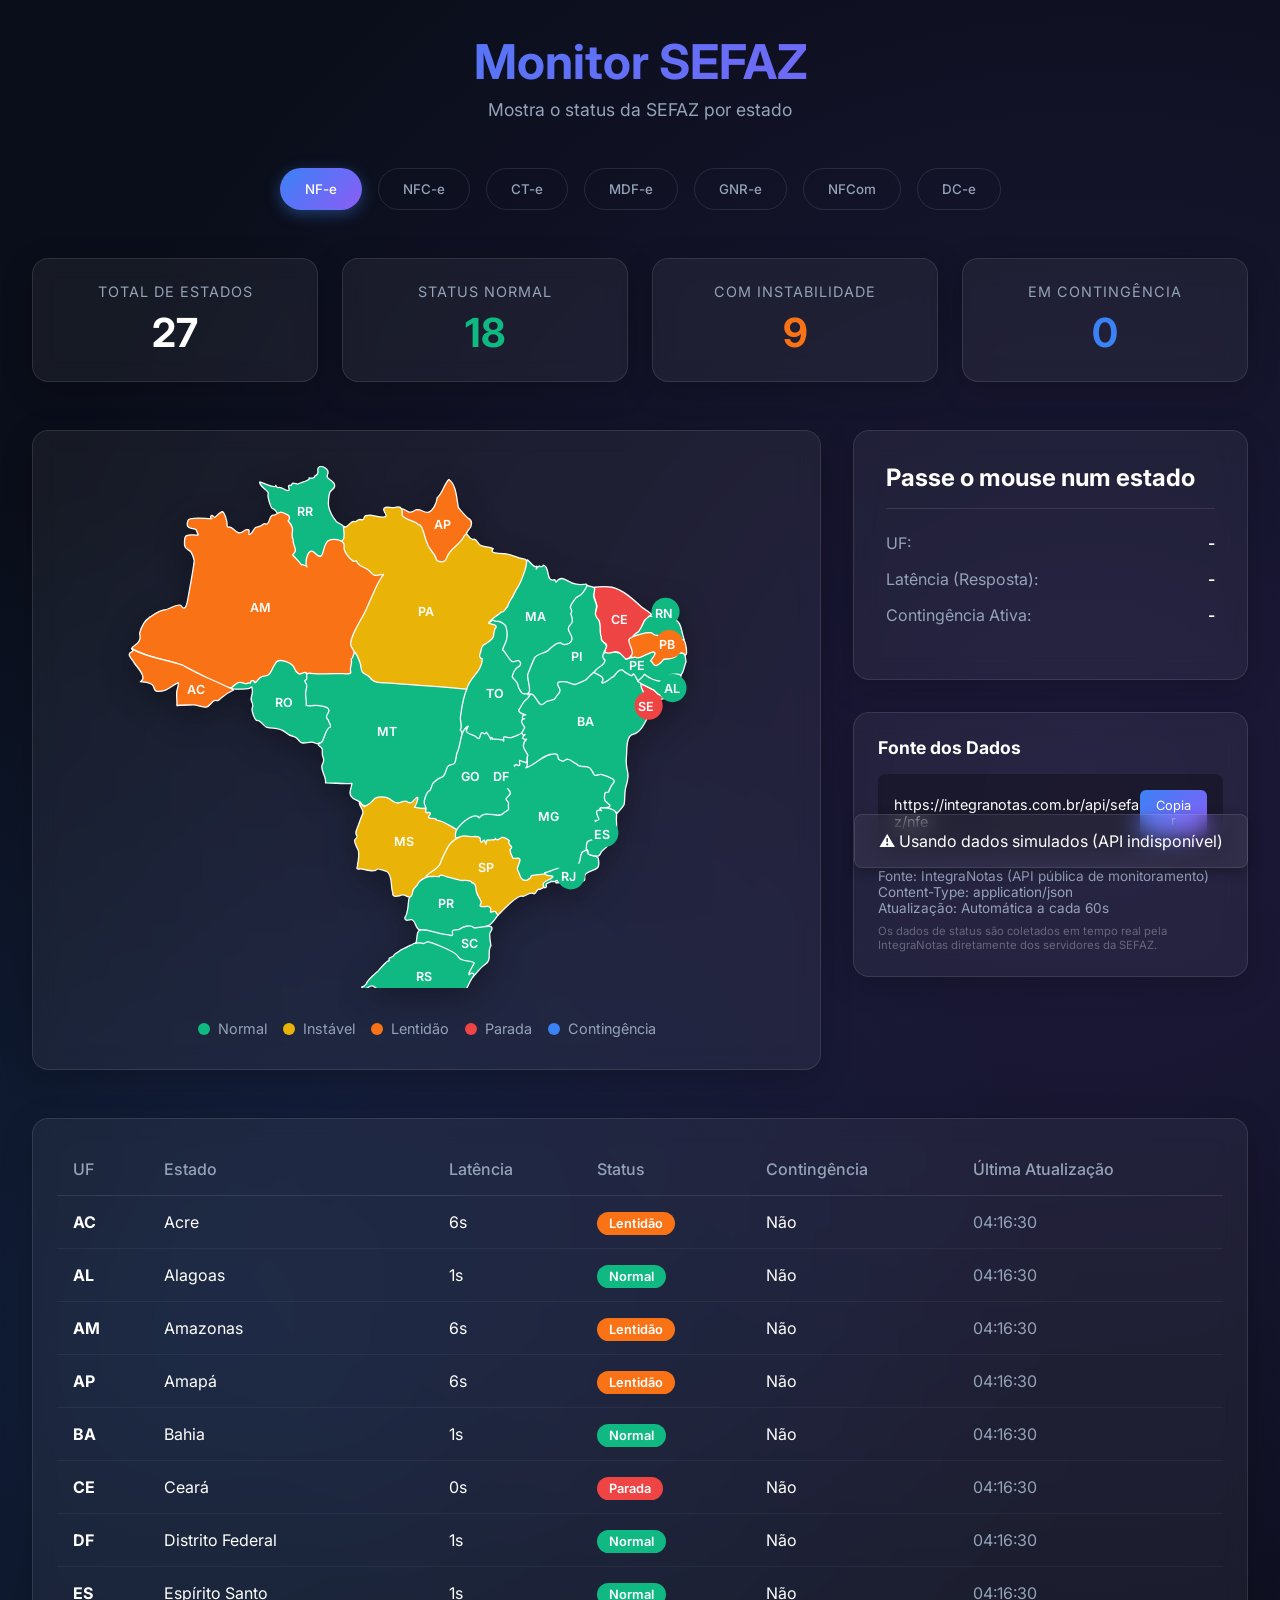
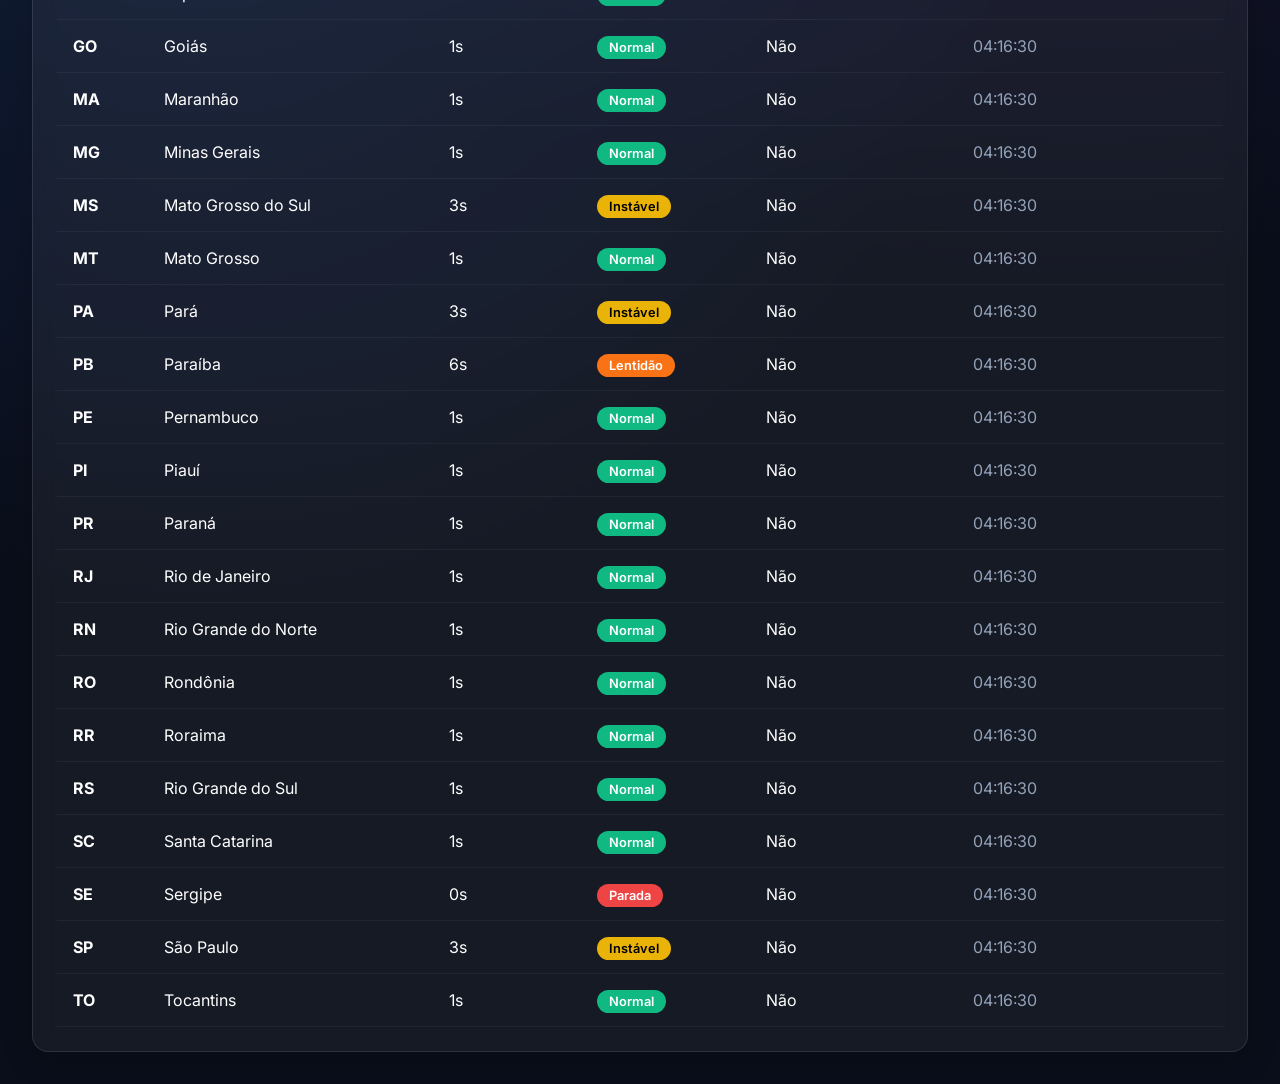
==== commit 339bf2af: "Add files via upload name: Monitor SEFAZ - atualizar dados e publicar  on:   push:     branches:" ====
--- a/index2.html
+++ b/index2.html
@@ -396,7 +396,7 @@
                 <div class="api-info glass">
                     <h3>Fonte dos Dados</h3>
                     <div class="api-route">
-                        <span id="api-url">https://integranotas.com.br/doc/sefaz/monitor/nfe</span>
+                        <span id="api-url">https://integranotas.com.br/api/sefaz/nfe</span>
                         <button class="copy-btn" id="copy-btn">Copiar</button>
                     </div>
                     <div class="api-meta">
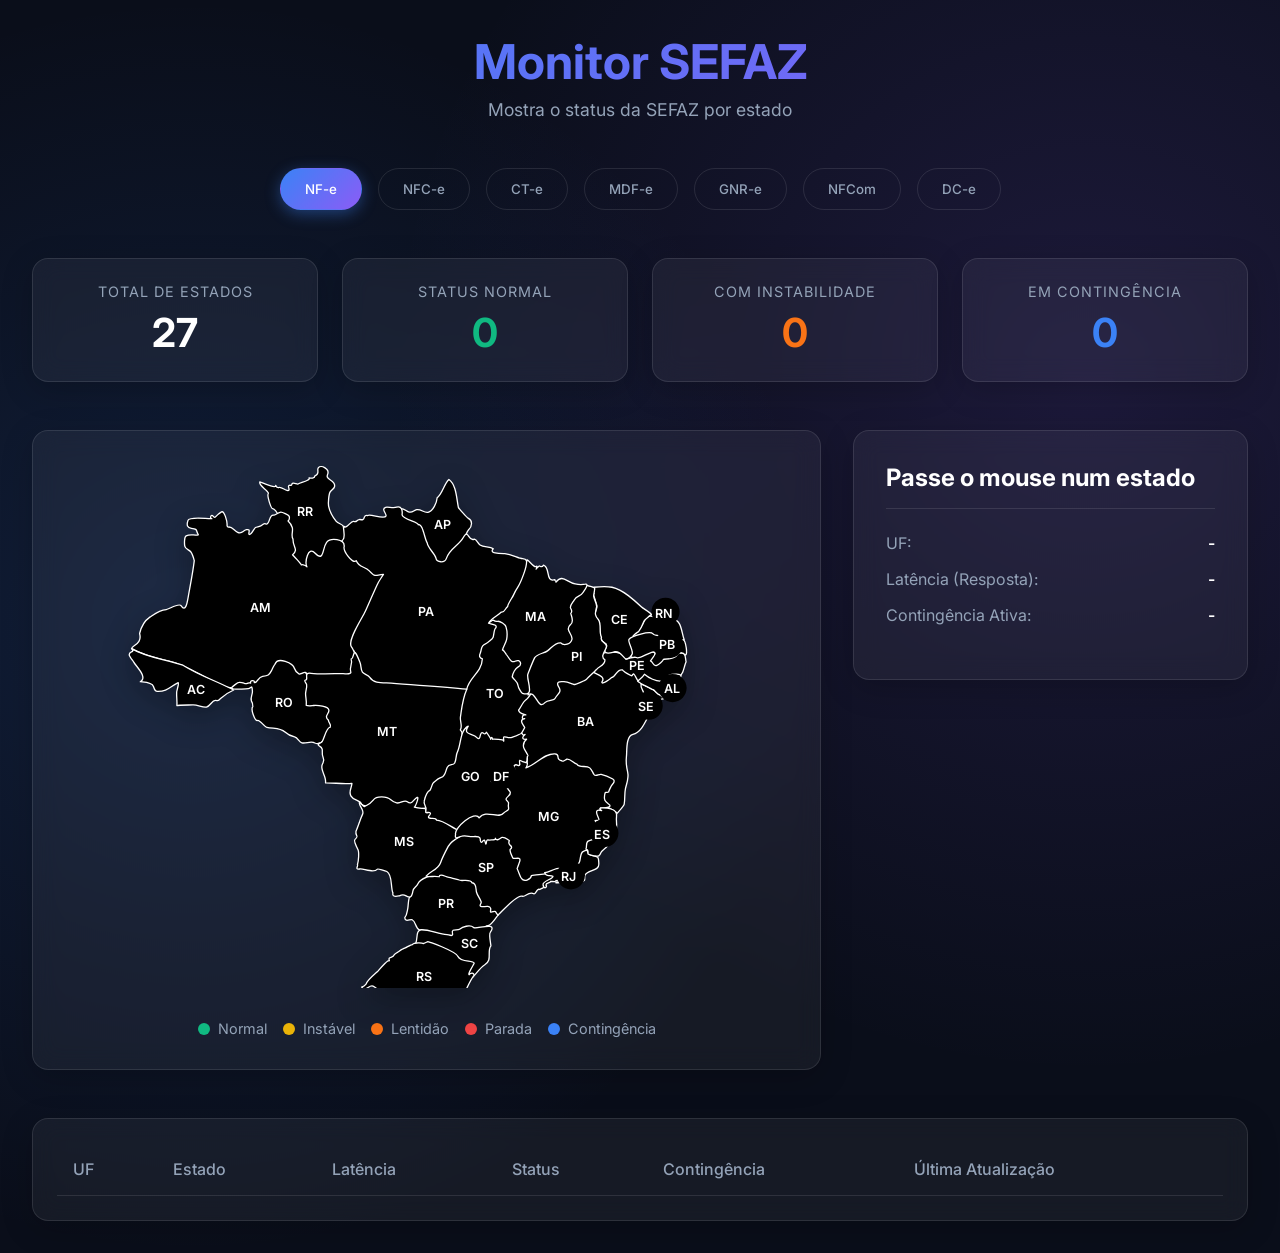
==== commit 436aa30c: "Add files via upload" ====
--- a/index2.html
+++ b/index2.html
@@ -392,22 +392,6 @@
                         </div>
                     </div>
                 </div>
-
-                <div class="api-info glass">
-                    <h3>Fonte dos Dados</h3>
-                    <div class="api-route">
-                        <span id="api-url">https://integranotas.com.br/api/sefaz/nfe</span>
-                        <button class="copy-btn" id="copy-btn">Copiar</button>
-                    </div>
-                    <div class="api-meta">
-                        Fonte: IntegraNotas (API pública de monitoramento)<br>
-                        Content-Type: application/json<br>
-                        Atualização: Automática a cada 60s<br>
-                        <small style="color: rgba(255,255,255,0.3); margin-top: 8px; display: block">
-                            Os dados de status são coletados em tempo real pela IntegraNotas diretamente dos servidores da SEFAZ.
-                        </small>
-                    </div>
-                </div>
             </div>
         </div>
 
